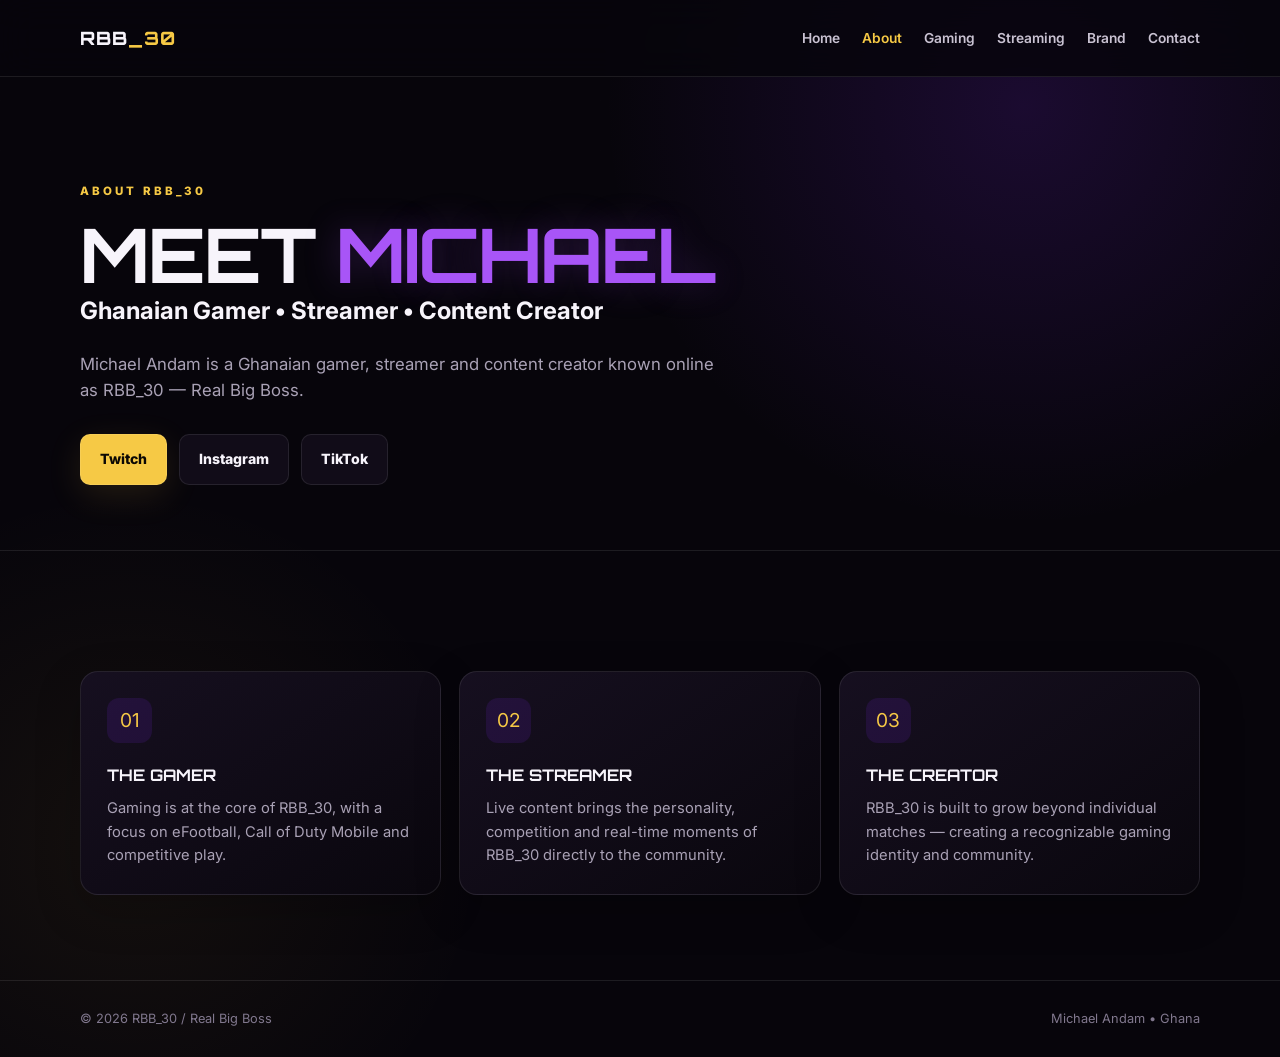
==== about.html @ 076d6c9b "Add files via upload Add RBB_30 website" ====
<!doctype html>
<html lang="en"><head>
<meta charset="utf-8"><meta name="viewport" content="width=device-width,initial-scale=1">
<title>About — RBB_30</title><meta name="description" content="Official RBB_30 — Real Big Boss website for Michael Andam. Gamer, streamer and content creator.">
<style>

@import url('https://fonts.googleapis.com/css2?family=Inter:wght@400;500;600;700;800&family=Orbitron:wght@600;700;800&display=swap');

:root{
  --bg:#07050b;
  --panel:#100b18;
  --panel2:#171021;
  --purple:#7627d8;
  --purple2:#a855f7;
  --gold:#f6c945;
  --text:#f7f4fb;
  --muted:#a9a1b5;
  --line:rgba(255,255,255,.09);
  --shadow:0 24px 70px rgba(0,0,0,.45);
}
*{box-sizing:border-box;margin:0;padding:0}
html{scroll-behavior:smooth}
body{
  background:
    radial-gradient(circle at 80% 10%,rgba(118,39,216,.18),transparent 30%),
    radial-gradient(circle at 10% 80%,rgba(246,201,69,.06),transparent 25%),
    var(--bg);
  color:var(--text);font-family:Inter,Arial,sans-serif;line-height:1.6;min-height:100vh;
}
body:before{
  content:"";position:fixed;inset:0;pointer-events:none;opacity:.25;
  background-image:linear-gradient(rgba(255,255,255,.018) 1px,transparent 1px),linear-gradient(90deg,rgba(255,255,255,.018) 1px,transparent 1px);
  background-size:50px 50px;
}
a{color:inherit;text-decoration:none}
.container{width:min(1120px,92%);margin:auto}
.navbar{position:sticky;top:0;z-index:20;background:rgba(7,5,11,.82);backdrop-filter:blur(18px);border-bottom:1px solid var(--line)}
.nav-inner{height:76px;display:flex;align-items:center;justify-content:space-between;gap:25px}
.logo{font-family:Orbitron,sans-serif;font-weight:800;letter-spacing:1px;font-size:1.15rem}
.logo span{color:var(--gold)}
.nav-links{display:flex;gap:22px;align-items:center}
.nav-links a{font-size:.86rem;color:#c9c2d2;font-weight:600;transition:.2s}
.nav-links a:hover,.nav-links a.active{color:var(--gold)}
.menu{display:none;background:none;border:0;color:white;font-size:1.6rem}
.hero{min-height:calc(100vh - 76px);display:grid;place-items:center;padding:80px 0;position:relative;overflow:hidden}
.hero:after{content:"";position:absolute;width:420px;height:420px;border:1px solid rgba(168,85,247,.18);border-radius:50%;right:-160px;bottom:-180px;box-shadow:0 0 0 60px rgba(168,85,247,.025),0 0 0 120px rgba(168,85,247,.015)}
.hero-grid{display:grid;grid-template-columns:1.15fr .85fr;gap:55px;align-items:center}
.eyebrow{color:var(--gold);font-weight:800;letter-spacing:3px;text-transform:uppercase;font-size:.72rem;margin-bottom:18px}
h1{font-family:Orbitron,sans-serif;font-size:clamp(2.8rem,7vw,6.6rem);line-height:.98;letter-spacing:-3px;text-transform:uppercase}
h1 .accent{color:var(--purple2);text-shadow:0 0 35px rgba(168,85,247,.25)}
.hero h2{font-size:clamp(1.05rem,2vw,1.45rem);margin:22px 0 16px;color:#ddd5e8;font-weight:700}
.lead{max-width:650px;color:var(--muted);font-size:1.05rem}
.buttons{display:flex;flex-wrap:wrap;gap:12px;margin-top:30px}
.btn{display:inline-flex;align-items:center;justify-content:center;padding:13px 19px;border-radius:10px;border:1px solid var(--line);font-weight:800;font-size:.88rem;transition:.2s}
.btn:hover{transform:translateY(-2px)}
.btn-primary{background:var(--gold);color:#0b0804;box-shadow:0 10px 35px rgba(246,201,69,.12)}
.btn-dark{background:#110c18}
.hero-card{background:linear-gradient(145deg,rgba(118,39,216,.18),rgba(16,11,24,.92));border:1px solid rgba(168,85,247,.28);border-radius:28px;padding:35px;box-shadow:var(--shadow);position:relative}
.hero-card .monogram{font-family:Orbitron;font-size:5.5rem;font-weight:800;color:transparent;-webkit-text-stroke:1px rgba(246,201,69,.65);line-height:1}
.hero-card h3{font-family:Orbitron;font-size:1.35rem;margin:22px 0 5px}
.hero-card p{color:var(--muted)}
.stat-row{display:grid;grid-template-columns:repeat(3,1fr);gap:10px;margin-top:28px}
.stat{padding:14px;background:rgba(0,0,0,.18);border:1px solid var(--line);border-radius:12px}
.stat b{display:block;color:var(--gold);font-family:Orbitron;font-size:1.05rem}.stat span{font-size:.7rem;color:var(--muted)}
.page-head{padding:105px 0 65px;border-bottom:1px solid var(--line)}
.page-head h1{font-size:clamp(2.3rem,6vw,4.7rem);letter-spacing:-2px}
.page-head p{max-width:650px;color:var(--muted);margin-top:20px;font-size:1.05rem}
.section{padding:85px 0}
.section-title{font-family:Orbitron;font-size:1.65rem;margin-bottom:12px}
.section-copy{color:var(--muted);max-width:720px}
.grid{display:grid;grid-template-columns:repeat(3,1fr);gap:18px;margin-top:35px}
.card{background:linear-gradient(145deg,rgba(23,16,33,.96),rgba(10,7,14,.96));border:1px solid var(--line);border-radius:18px;padding:26px;box-shadow:0 15px 45px rgba(0,0,0,.22)}
.card:hover{border-color:rgba(168,85,247,.38)}
.icon{width:45px;height:45px;display:grid;place-items:center;border-radius:12px;background:rgba(118,39,216,.15);color:var(--gold);font-size:1.2rem;margin-bottom:20px}
.card h3{font-family:Orbitron;font-size:1rem;margin-bottom:9px}
.card p{color:var(--muted);font-size:.92rem}
.game-card{min-height:230px;display:flex;flex-direction:column;justify-content:flex-end;position:relative;overflow:hidden}
.game-card:before{content:"";position:absolute;inset:0;background:radial-gradient(circle at 80% 20%,rgba(168,85,247,.25),transparent 42%)}
.game-card>*{position:relative}
.game-tag{display:inline-block;color:var(--gold);font-size:.68rem;font-weight:800;letter-spacing:2px;text-transform:uppercase;margin-bottom:9px}
.cta{padding:60px 0}.cta-box{border:1px solid rgba(246,201,69,.25);background:linear-gradient(110deg,rgba(118,39,216,.18),rgba(246,201,69,.06));padding:42px;border-radius:22px;display:flex;align-items:center;justify-content:space-between;gap:30px}
.cta-box h2{font-family:Orbitron;font-size:1.5rem}.cta-box p{color:var(--muted);margin-top:7px}
.socials{display:flex;flex-wrap:wrap;gap:12px;margin-top:25px}
.social{padding:13px 17px;border:1px solid var(--line);border-radius:10px;background:var(--panel);font-weight:700;font-size:.88rem}
.contact-box{max-width:760px;margin-top:35px}.email{color:var(--gold);font-weight:800;font-size:1.05rem}
footer{border-top:1px solid var(--line);padding:28px 0;color:#81788e;font-size:.8rem}.footer-inner{display:flex;justify-content:space-between;gap:15px;align-items:center}
@media(max-width:800px){
  .nav-links{position:absolute;top:76px;left:0;right:0;background:rgba(7,5,11,.98);padding:20px;display:none;flex-direction:column;align-items:flex-start;border-bottom:1px solid var(--line)}
  .nav-links.open{display:flex}.menu{display:block}.hero-grid{grid-template-columns:1fr;gap:40px}.hero{padding:65px 0}.hero-card{max-width:520px}
  .grid{grid-template-columns:1fr}.cta-box{flex-direction:column;align-items:flex-start}.footer-inner{flex-direction:column;align-items:flex-start}
}
@media(max-width:480px){h1{letter-spacing:-1.8px}.hero-card{padding:25px}.hero-card .monogram{font-size:4rem}.stat-row{grid-template-columns:1fr}.buttons,.socials{flex-direction:column}.btn,.social{width:100%}}

</style>
</head><body>
<header class="navbar"><div class="container nav-inner">
<a class="logo" href="index.html">RBB<span>_30</span></a>
<button class="menu" aria-label="Open menu">☰</button>
<nav class="nav-links"><a href="index.html" class="">Home</a><a href="about.html" class="active">About</a><a href="gaming.html" class="">Gaming</a><a href="streaming.html" class="">Streaming</a><a href="brand.html" class="">Brand</a><a href="contact.html" class="">Contact</a></nav>
</div></header>
<main>
<section class="page-head"><div class="container">
<div class="eyebrow">ABOUT RBB_30</div><h1>MEET <span class='accent'>MICHAEL</span></h1><h2>Ghanaian Gamer • Streamer • Content Creator</h2><p>Michael Andam is a Ghanaian gamer, streamer and content creator known online as RBB_30 — Real Big Boss.</p>
<div class="buttons">
<a class="btn btn-primary" href="https://www.twitch.tv/rbb_30" target="_blank" rel="noopener">Twitch</a>
<a class="btn btn-dark" href="https://www.instagram.com/rbb_30/" target="_blank" rel="noopener">Instagram</a>
<a class="btn btn-dark" href="https://www.tiktok.com/@rbb._30" target="_blank" rel="noopener">TikTok</a>
</div></div></section>

<section class="section"><div class="container"><div class="grid">
<div class="card"><div class="icon">01</div><h3>THE GAMER</h3><p>Gaming is at the core of RBB_30, with a focus on eFootball, Call of Duty Mobile and competitive play.</p></div>
<div class="card"><div class="icon">02</div><h3>THE STREAMER</h3><p>Live content brings the personality, competition and real-time moments of RBB_30 directly to the community.</p></div>
<div class="card"><div class="icon">03</div><h3>THE CREATOR</h3><p>RBB_30 is built to grow beyond individual matches — creating a recognizable gaming identity and community.</p></div>
</div></div></section>

</main>
<footer><div class="container footer-inner"><span>© <span data-year></span> RBB_30 / Real Big Boss</span><span>Michael Andam • Ghana</span></div></footer>
<script>

const menu = document.querySelector('.menu');
const links = document.querySelector('.nav-links');
if(menu) menu.addEventListener('click',()=>links.classList.toggle('open'));
document.querySelectorAll('.nav-links a').forEach(a=>a.addEventListener('click',()=>links?.classList.remove('open')));
document.querySelectorAll('[data-year]').forEach(x=>x.textContent=new Date().getFullYear());

</script>
</body></html>
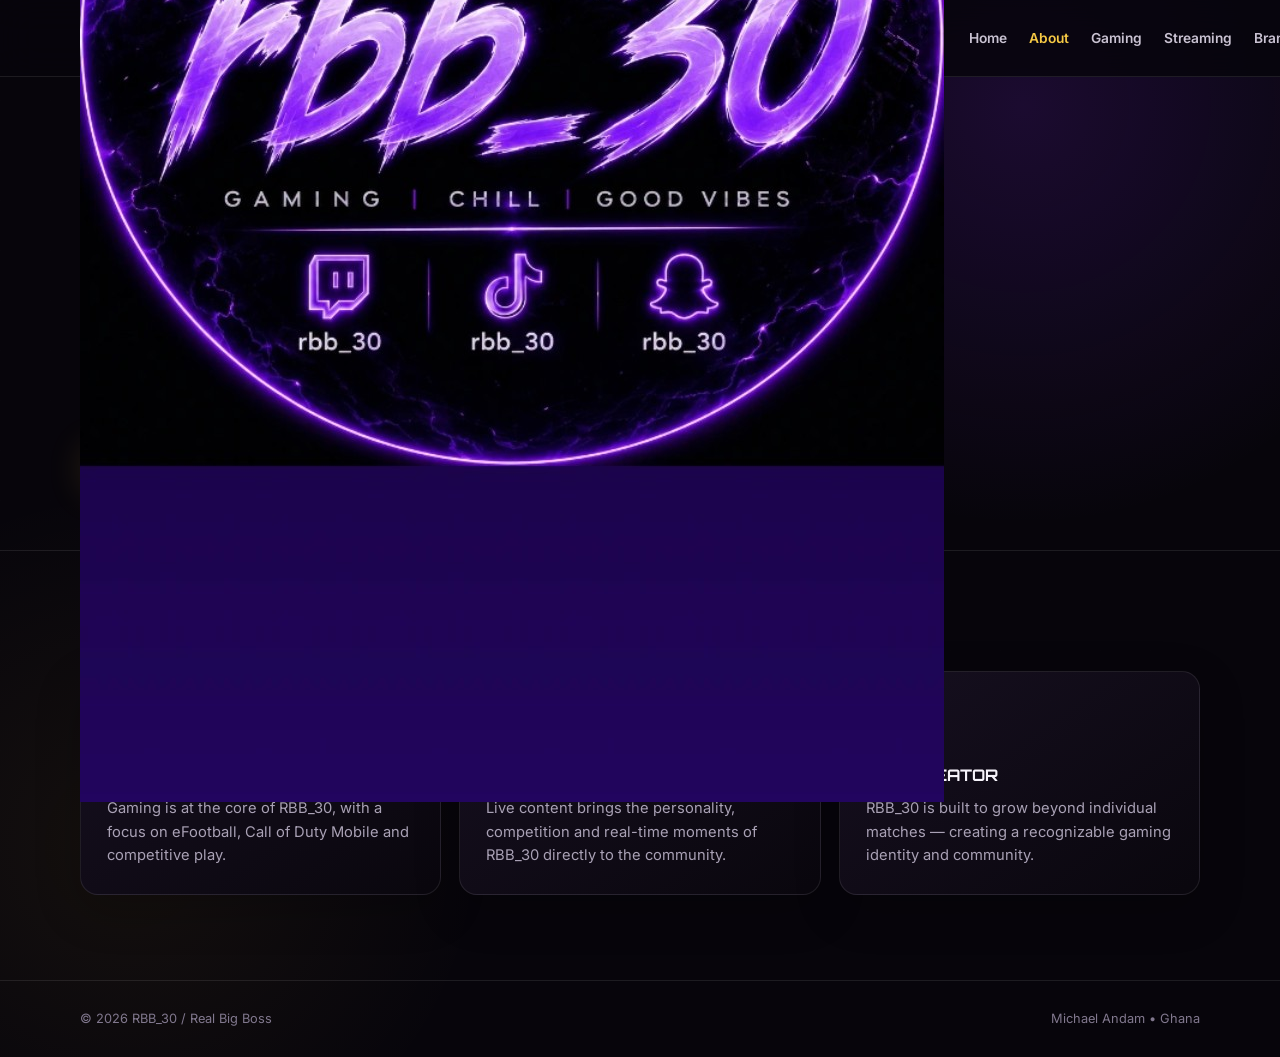
==== commit 65cc46ea: "Update about.html" ====
--- a/about.html
+++ b/about.html
@@ -94,7 +94,7 @@
 </style>
 </head><body>
 <header class="navbar"><div class="container nav-inner">
-<a class="logo" href="index.html">RBB<span>_30</span></a>
+<a class="logo" href="index.html"><img src="1000090530.webp" alt="RBB_30 Logo"></a>
 <button class="menu" aria-label="Open menu">☰</button>
 <nav class="nav-links"><a href="index.html" class="">Home</a><a href="about.html" class="active">About</a><a href="gaming.html" class="">Gaming</a><a href="streaming.html" class="">Streaming</a><a href="brand.html" class="">Brand</a><a href="contact.html" class="">Contact</a></nav>
 </div></header>
@@ -124,4 +124,4 @@
 document.querySelectorAll('[data-year]').forEach(x=>x.textContent=new Date().getFullYear());
 
 </script>
-</body></html>+</body></html>
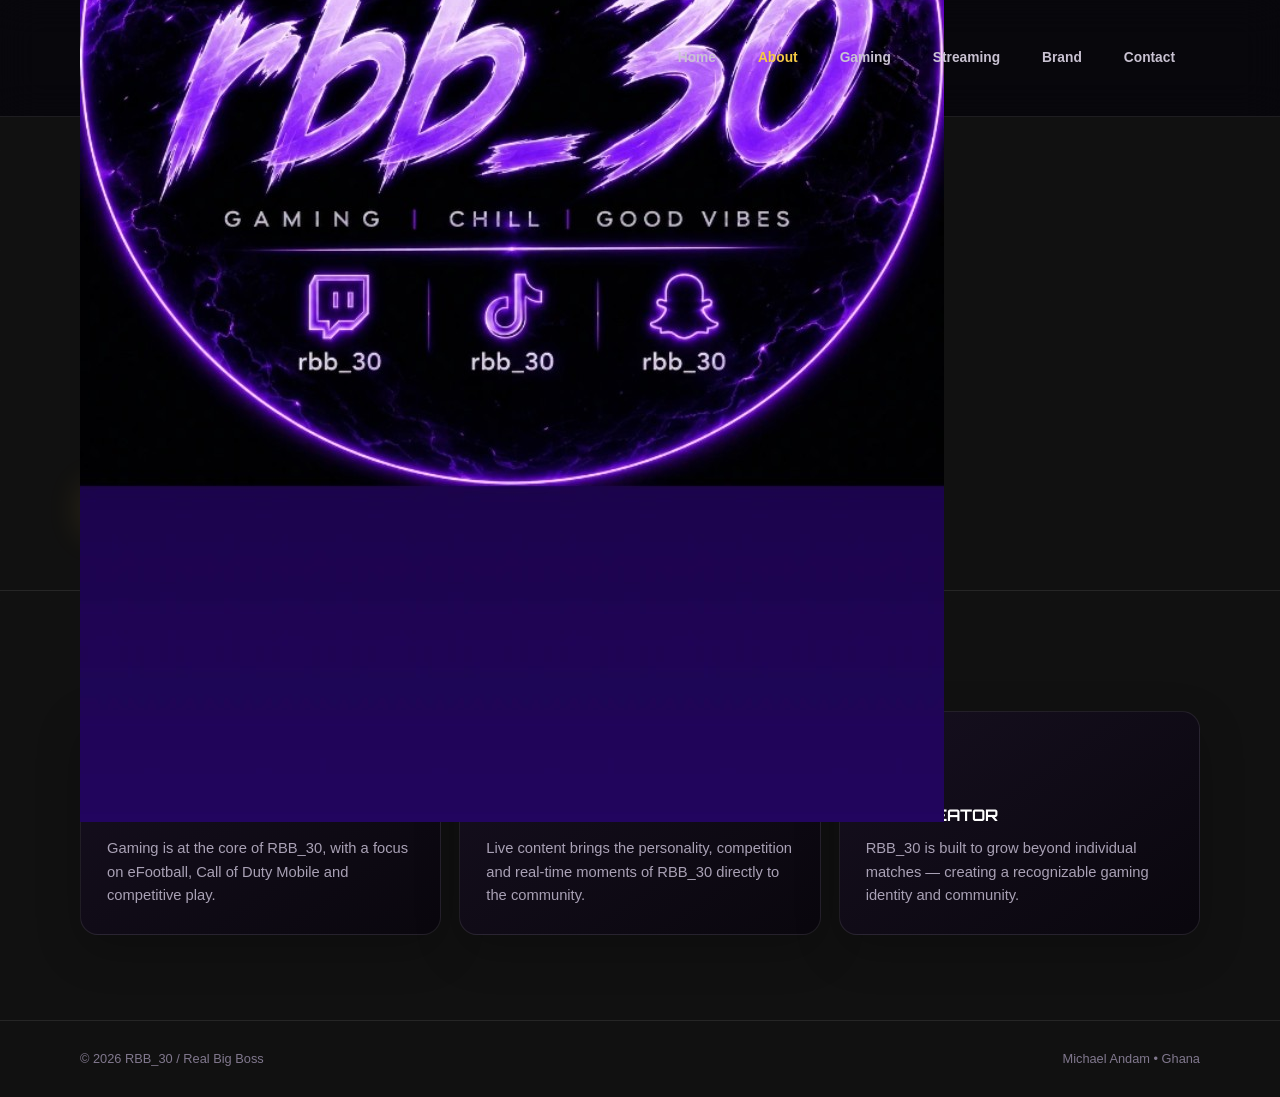
==== commit 8b1e2234: "Update about.html" ====
--- a/about.html
+++ b/about.html
@@ -92,6 +92,7 @@
 @media(max-width:480px){h1{letter-spacing:-1.8px}.hero-card{padding:25px}.hero-card .monogram{font-size:4rem}.stat-row{grid-template-columns:1fr}.buttons,.socials{flex-direction:column}.btn,.social{width:100%}}
 
 </style>
+<link rel="stylesheet" href="style.css">
 </head><body>
 <header class="navbar"><div class="container nav-inner">
 <a class="logo" href="index.html"><img src="1000090530.webp" alt="RBB_30 Logo"></a>
--- a/style.css
+++ b/style.css
@@ -0,0 +1,39 @@
+body {
+  margin: 0;
+  font-family: Arial, sans-serif;
+  background: #111;
+  color: white;
+}
+
+header {
+  padding: 20px;
+  text-align: center;
+}
+
+.logo {
+  width: 120px;
+  height: auto;
+}
+
+nav {
+  text-align: center;
+  padding: 15px;
+}
+
+nav a {
+  color: white;
+  text-decoration: none;
+  margin: 0 10px;
+}
+
+.hero {
+  text-align: center;
+  padding: 80px 20px;
+}
+
+button {
+  padding: 12px 25px;
+  border: none;
+  border-radius: 6px;
+  cursor: pointer;
+}
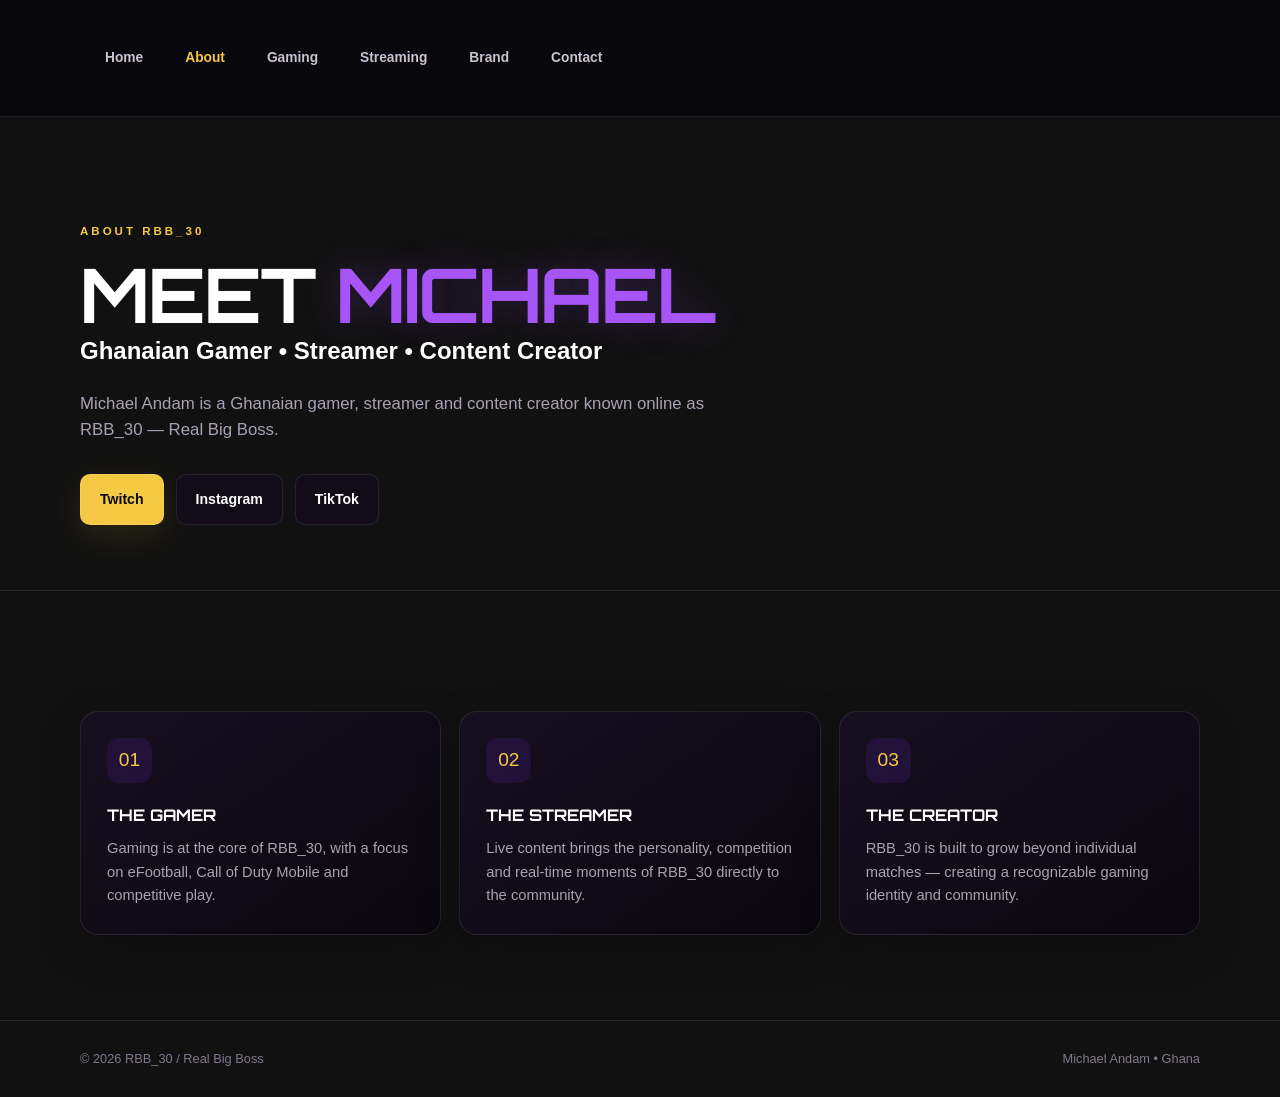
==== commit 9454e932: "Update about.html" ====
--- a/about.html
+++ b/about.html
@@ -95,7 +95,7 @@
 <link rel="stylesheet" href="style.css">
 </head><body>
 <header class="navbar"><div class="container nav-inner">
-<a class="logo" href="index.html"><img src="1000090530.webp" alt="RBB_30 Logo"></a>
+
 <button class="menu" aria-label="Open menu">☰</button>
 <nav class="nav-links"><a href="index.html" class="">Home</a><a href="about.html" class="active">About</a><a href="gaming.html" class="">Gaming</a><a href="streaming.html" class="">Streaming</a><a href="brand.html" class="">Brand</a><a href="contact.html" class="">Contact</a></nav>
 </div></header>
--- a/style.css
+++ b/style.css
@@ -11,7 +11,7 @@
 }
 
 .logo {
-  width: 120px;
+  width: 50px;
   height: auto;
 }
 
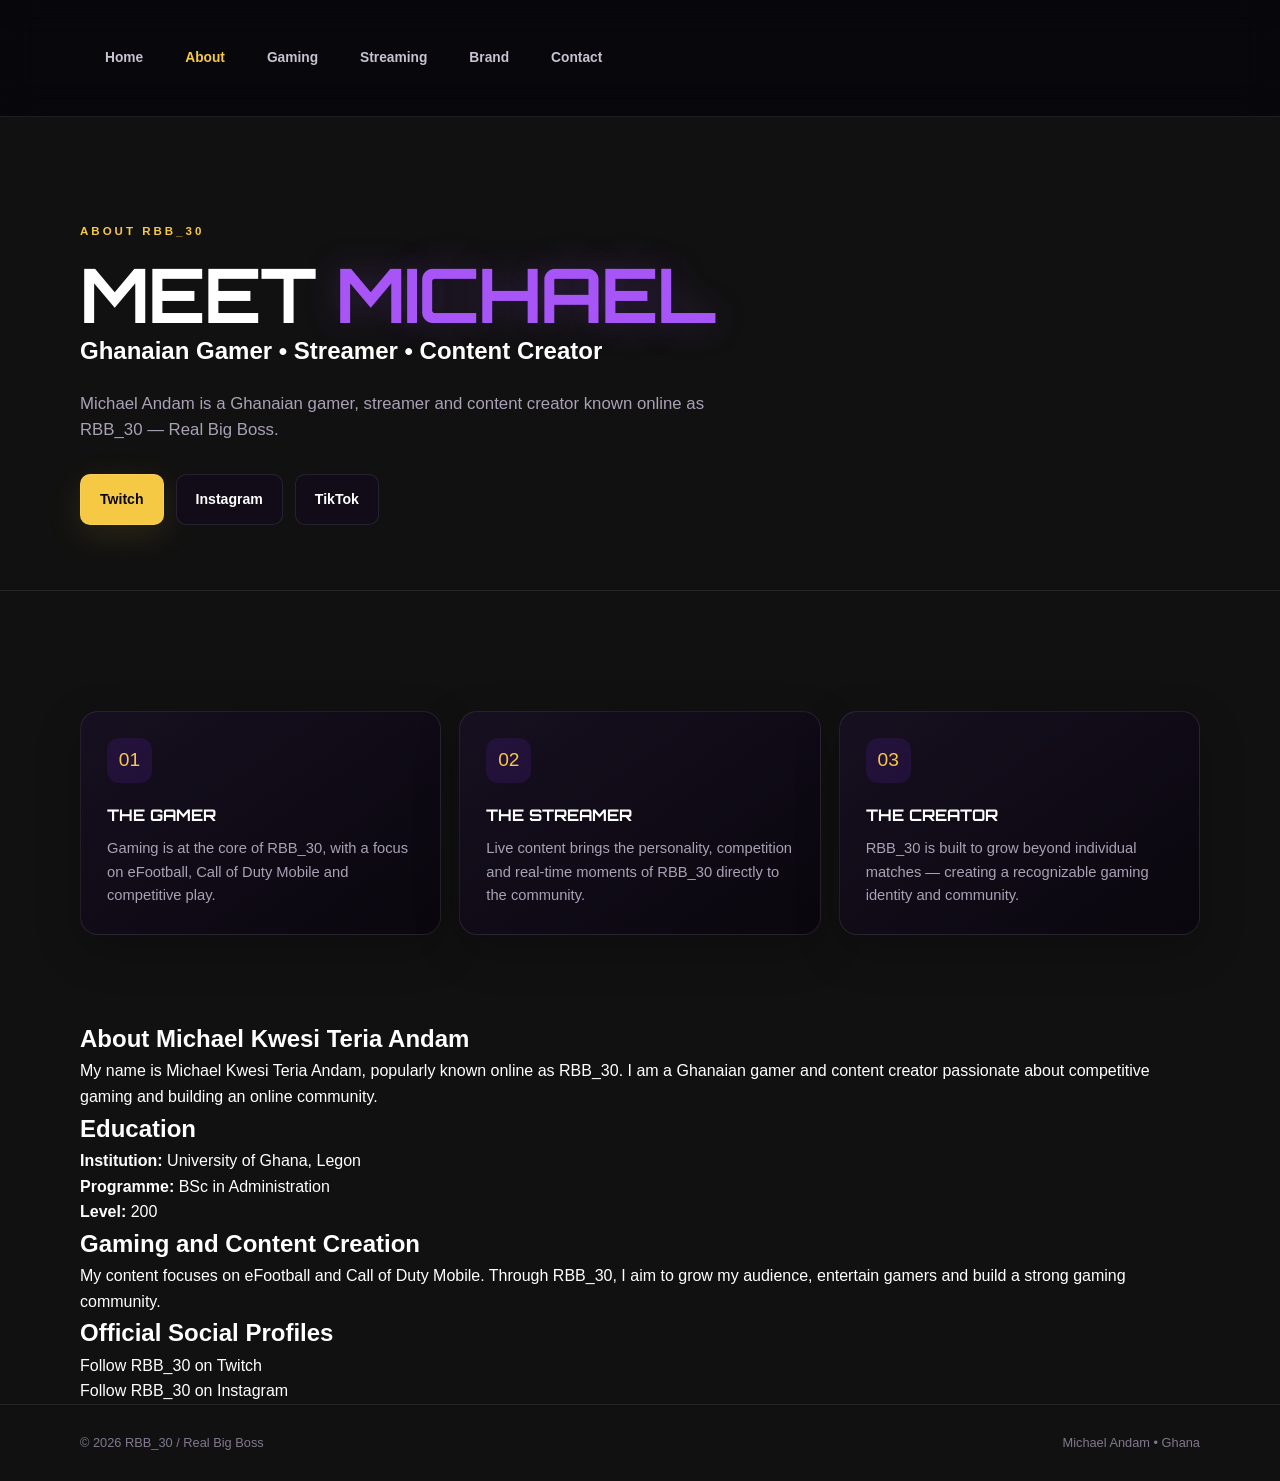
==== commit 6fbe6ef4: "Update about.html" ====
--- a/about.html
+++ b/about.html
@@ -114,6 +114,47 @@
 <div class="card"><div class="icon">03</div><h3>THE CREATOR</h3><p>RBB_30 is built to grow beyond individual matches — creating a recognizable gaming identity and community.</p></div>
 </div></div></section>
 
+<section class="about-content">
+  <div class="container">
+    <h2>About Michael Kwesi Teria Andam</h2>
+
+    <p>
+      My name is Michael Kwesi Teria Andam,
+      popularly known online as RBB_30. I am a
+      Ghanaian gamer and content creator passionate
+      about competitive gaming and building an
+      online community.
+    </p>
+
+    <h2>Education</h2>
+    <p><strong>Institution:</strong> University of Ghana, Legon</p>
+    <p><strong>Programme:</strong> BSc in Administration</p>
+    <p><strong>Level:</strong> 200</p>
+
+    <h2>Gaming and Content Creation</h2>
+    <p>
+      My content focuses on eFootball and Call of
+      Duty Mobile. Through RBB_30, I aim to grow
+      my audience, entertain gamers and build a
+      strong gaming community.
+    </p>
+
+    <h2>Official Social Profiles</h2>
+    <p>
+      <a href="https://www.twitch.tv/rbb_30"
+         target="_blank" rel="noopener noreferrer">
+        Follow RBB_30 on Twitch
+      </a>
+    </p>
+    <p>
+      <a href="https://www.instagram.com/rbb_30/"
+         target="_blank" rel="noopener noreferrer">
+        Follow RBB_30 on Instagram
+      </a>
+    </p>
+  </div>
+</section>
+
 </main>
 <footer><div class="container footer-inner"><span>© <span data-year></span> RBB_30 / Real Big Boss</span><span>Michael Andam • Ghana</span></div></footer>
 <script>
--- a/style.css
+++ b/style.css
@@ -10,10 +10,8 @@
   text-align: center;
 }
 
-.logo {
-  width: 50px;
-  height: auto;
-}
+
+
 
 nav {
   text-align: center;
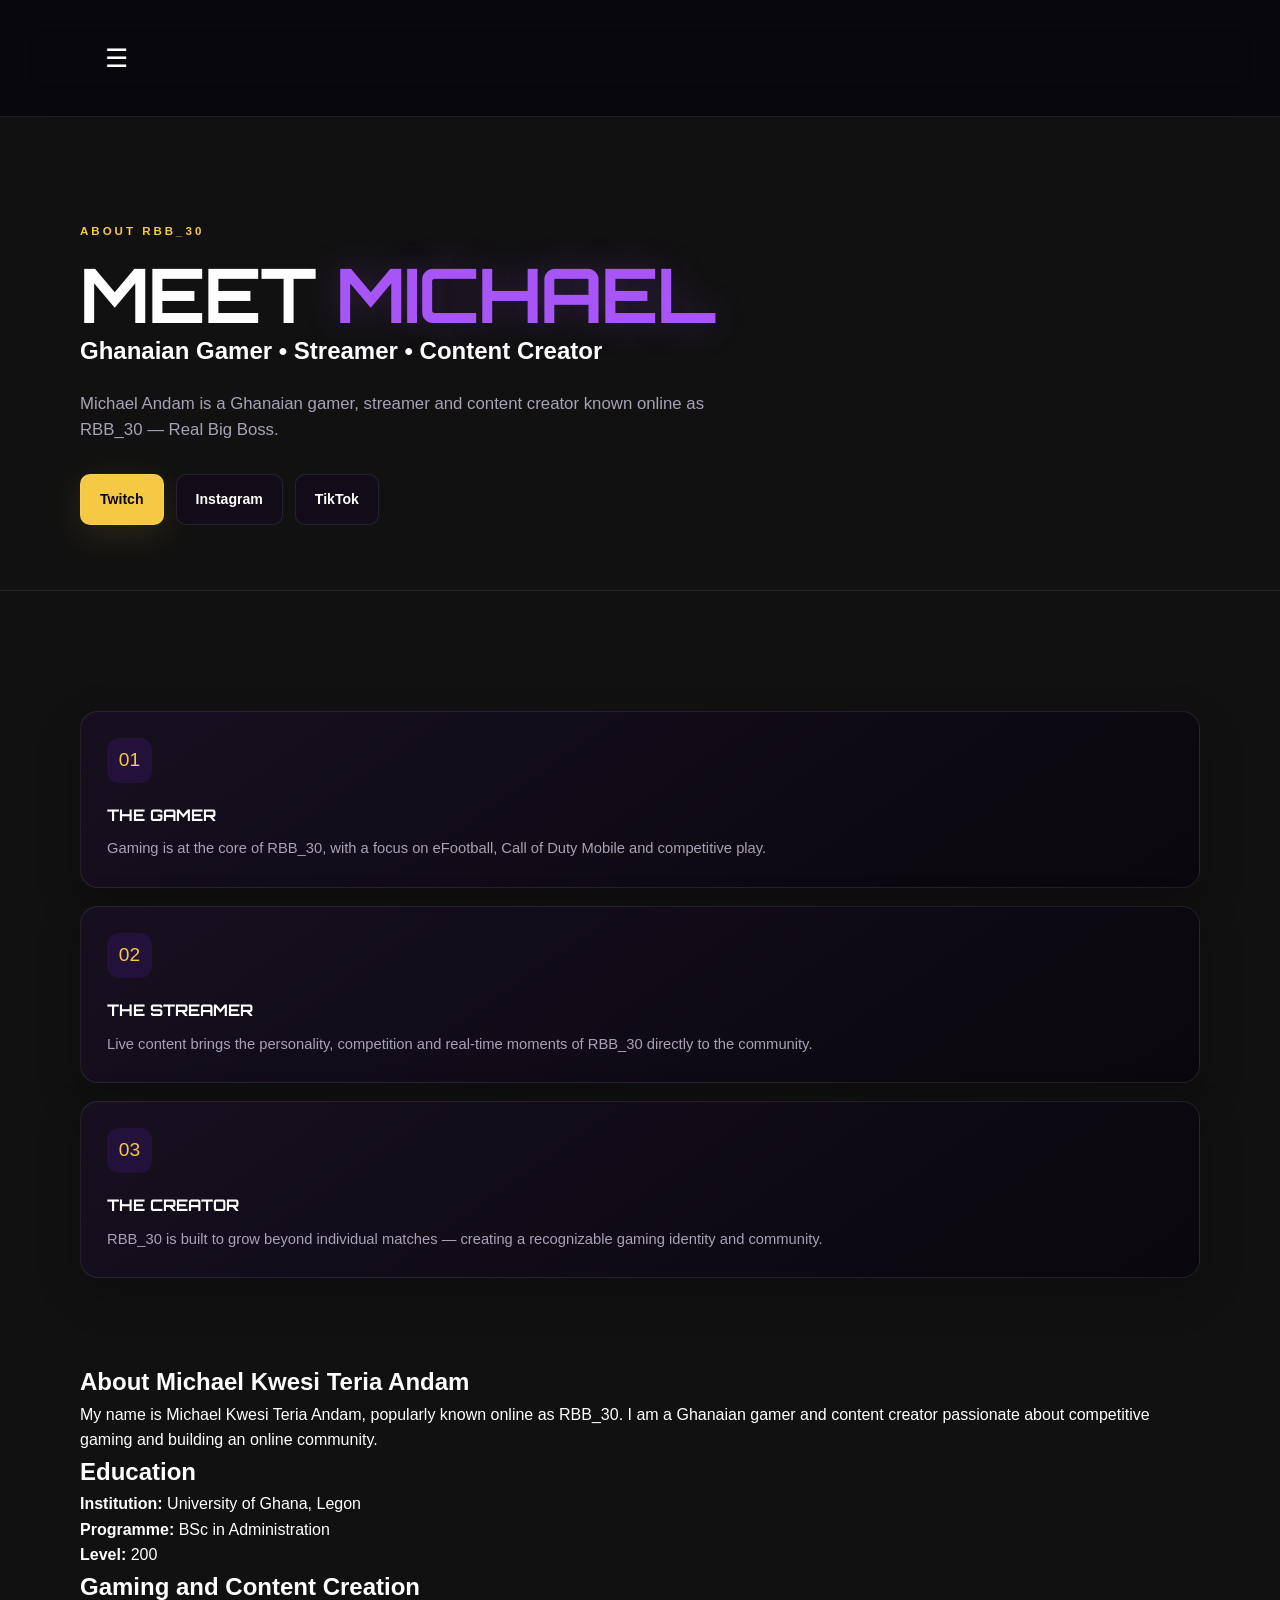
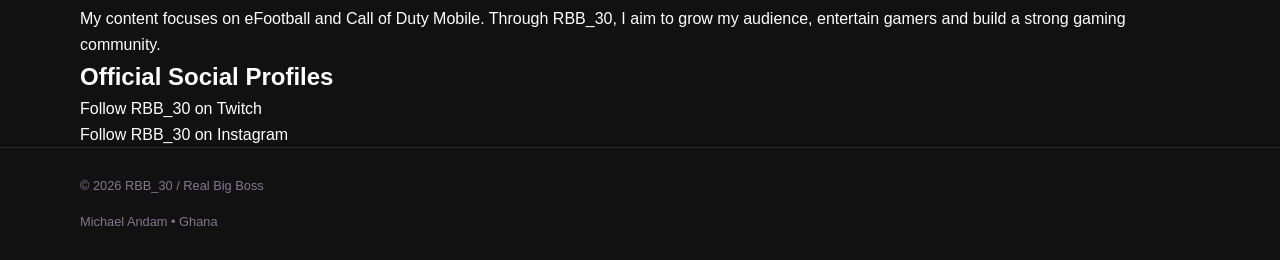
==== commit 8eaf84ec: "Update about.html" ====
--- a/about.html
+++ b/about.html
@@ -85,6 +85,52 @@
 .contact-box{max-width:760px;margin-top:35px}.email{color:var(--gold);font-weight:800;font-size:1.05rem}
 footer{border-top:1px solid var(--line);padding:28px 0;color:#81788e;font-size:.8rem}.footer-inner{display:flex;justify-content:space-between;gap:15px;align-items:center}
 @media(max-width:800px){
+  .nav-links{
+    position:fixed;
+    inset:0;
+    z-index:9999;
+    background:linear-gradient(145deg,#10071d,#25103b,#08060d);
+    padding:100px 30px 40px;
+    display:none;
+    flex-direction:column;
+    align-items:center;
+    justify-content:center;
+    gap:22px;
+    border:0;
+  }
+  .nav-links.open{display:flex}
+  .nav-links a{
+    color:#f6c945;
+    font-family:Orbitron,sans-serif;
+    font-size:1.5rem;
+    font-weight:800;
+    text-decoration:none;
+    padding:10px 20px;
+  }
+  .nav-links a:hover,
+  .nav-links a.active{
+    color:#fff;
+    text-shadow:0 0 18px rgba(246,201,69,.7);
+  }
+  .menu{
+    display:block;
+    position:relative;
+    z-index:10000;
+    color:#f6c945;
+    background:#1a1025;
+    border:1px solid #f6c945;
+    border-radius:10px;
+    padding:8px 12px;
+    font-size:1.4rem;
+  }
+  .hero-grid{grid-template-columns:1fr;gap:40px}
+  .hero{padding:65px 0}
+  .hero-card{max-width:520px}
+  .grid{grid-template-columns:1fr}
+  .cta-box{flex-direction:column;align-items:flex-start}
+  .footer-inner{flex-direction:column;align-items:flex-start}
+}
+
   .nav-links{position:absolute;top:76px;left:0;right:0;background:rgba(7,5,11,.98);padding:20px;display:none;flex-direction:column;align-items:flex-start;border-bottom:1px solid var(--line)}
   .nav-links.open{display:flex}.menu{display:block}.hero-grid{grid-template-columns:1fr;gap:40px}.hero{padding:65px 0}.hero-card{max-width:520px}
   .grid{grid-template-columns:1fr}.cta-box{flex-direction:column;align-items:flex-start}.footer-inner{flex-direction:column;align-items:flex-start}
@@ -94,11 +140,22 @@
 </style>
 <link rel="stylesheet" href="style.css">
 </head><body>
-<header class="navbar"><div class="container nav-inner">
-
-<button class="menu" aria-label="Open menu">☰</button>
-<nav class="nav-links"><a href="index.html" class="">Home</a><a href="about.html" class="active">About</a><a href="gaming.html" class="">Gaming</a><a href="streaming.html" class="">Streaming</a><a href="brand.html" class="">Brand</a><a href="contact.html" class="">Contact</a></nav>
-</div></header>
+<header class="navbar">
+<div class="container nav-inner">
+
+  <button class="menu" aria-label="Open menu" aria-expanded="false">☰</button>
+
+  <nav class="nav-links">
+    <a href="index.html">Home</a>
+    <a href="about.html" class="active">About</a>
+    <a href="gaming.html">Gaming</a>
+    <a href="streaming.html">Streaming</a>
+    <a href="brand.html">Brand</a>
+    <a href="contact.html">Contact</a>
+  </nav>
+
+</div>
+</header>
 <main>
 <section class="page-head"><div class="container">
 <div class="eyebrow">ABOUT RBB_30</div><h1>MEET <span class='accent'>MICHAEL</span></h1><h2>Ghanaian Gamer • Streamer • Content Creator</h2><p>Michael Andam is a Ghanaian gamer, streamer and content creator known online as RBB_30 — Real Big Boss.</p>
@@ -161,9 +218,32 @@
 
 const menu = document.querySelector('.menu');
 const links = document.querySelector('.nav-links');
-if(menu) menu.addEventListener('click',()=>links.classList.toggle('open'));
-document.querySelectorAll('.nav-links a').forEach(a=>a.addEventListener('click',()=>links?.classList.remove('open')));
-document.querySelectorAll('[data-year]').forEach(x=>x.textContent=new Date().getFullYear());
+
+if (menu && links) {
+  menu.addEventListener('click', () => {
+    const isOpen = links.classList.toggle('open');
+    menu.textContent = isOpen ? '✕' : '☰';
+    menu.setAttribute('aria-expanded', isOpen);
+    menu.setAttribute('aria-label', isOpen ? 'Close menu' : 'Open menu');
+    document.body.style.overflow = isOpen ? 'hidden' : '';
+  });
+}
+
+document.querySelectorAll('.nav-links a').forEach(a => {
+  a.addEventListener('click', () => {
+    links?.classList.remove('open');
+    if (menu) {
+      menu.textContent = '☰';
+      menu.setAttribute('aria-expanded', 'false');
+      menu.setAttribute('aria-label', 'Open menu');
+    }
+    document.body.style.overflow = '';
+  });
+});
+
+document.querySelectorAll('[data-year]').forEach(x => {
+  x.textContent = new Date().getFullYear();
+});
 
 </script>
 </body></html>
